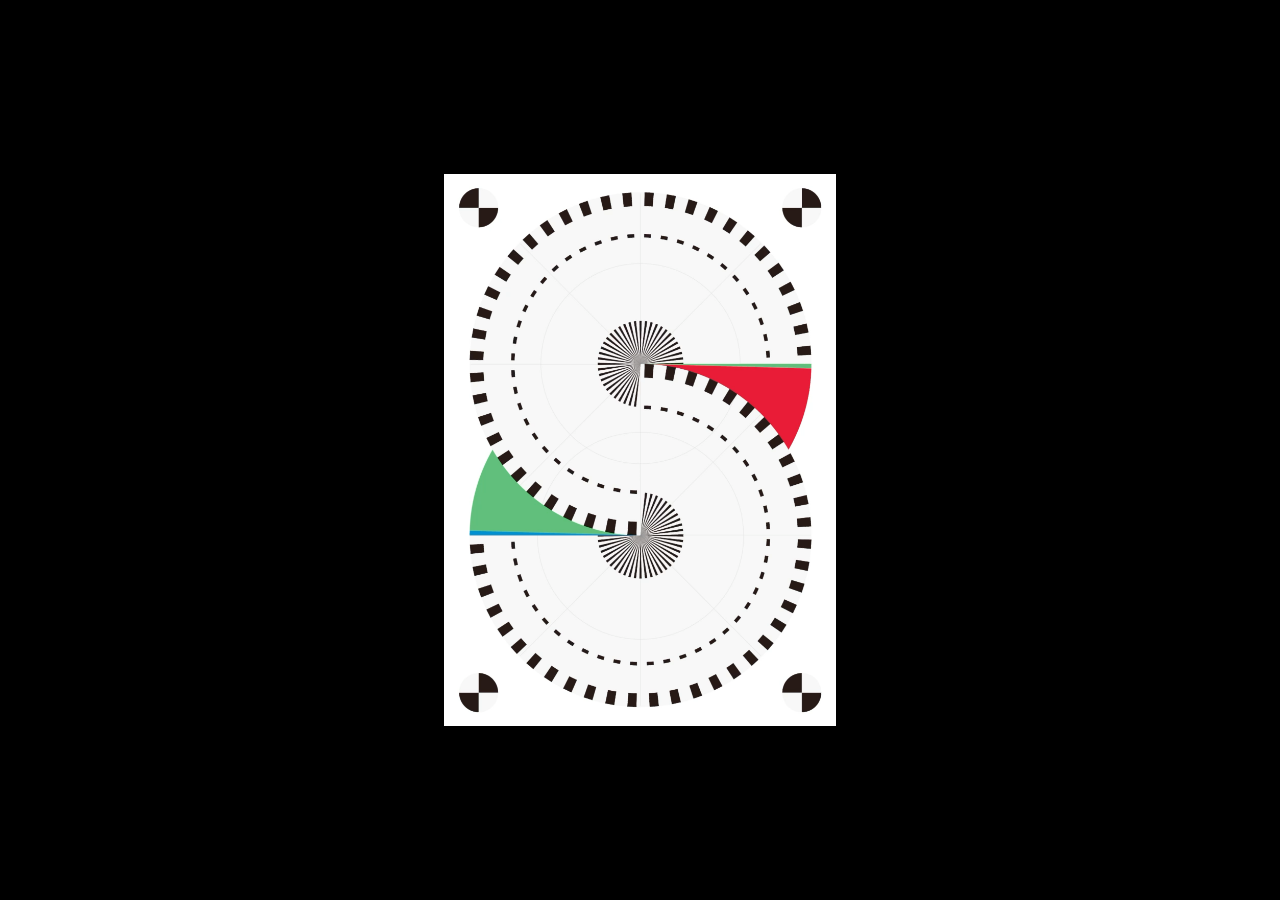
==== share-2026.html @ 14f0df35 "Use supplied 2026 KUID share thumbnail" ====
<!doctype html>
<html lang="ko">
  <head>
    <meta charset="utf-8" />
    <meta name="viewport" content="width=device-width, initial-scale=1, viewport-fit=cover" />
    <meta name="theme-color" content="#000000" />
    <title>2026 KUID Graduation Show &lt;Standby&gt;</title>
    <meta name="description" content="우리의 채널이 시작되는 순간에 초대합니다. Standby 졸업전시 모바일 초대장." />
    <link rel="canonical" href="https://hamyunguu.github.io/standby-invitation/share-2026.html" />
    <meta property="og:type" content="website" />
    <meta property="og:site_name" content="Standby" />
    <meta property="og:title" content="2026 KUID Graduation Show &lt;Standby&gt;" />
    <meta property="og:description" content="우리의 채널이 시작되는 순간에 초대합니다. Standby 졸업전시 모바일 초대장." />
    <meta property="og:url" content="https://hamyunguu.github.io/standby-invitation/share-2026.html" />
    <meta property="og:image" content="https://hamyunguu.github.io/standby-invitation/assets/share-thumbnail-2026-kuid.png" />
    <meta property="og:image:width" content="1156" />
    <meta property="og:image:height" content="1288" />
    <meta property="og:image:type" content="image/png" />
    <link rel="stylesheet" href="styles.css?v=20261014-2" />
  </head>
  <body>
    <main class="invitation" aria-label="졸업전시 모바일 초대장">
      <button
        class="poster-slot"
        type="button"
        aria-label="초대장 뒷면 보기"
        aria-pressed="false"
      >
        <span class="card">
          <span class="card-face card-front">
            <video
              class="invitation-video"
              src="assets/invitation-mobile.mp4"
              poster="assets/invitation-poster.png"
              autoplay
              muted
              loop
              playsinline
              webkit-playsinline
              preload="auto"
              disablepictureinpicture
              disableremoteplayback
              tabindex="-1"
              aria-hidden="true"
            >
              브라우저에서 영상을 재생할 수 없습니다.
            </video>
          </span>
          <span class="card-face card-back">
            <img
              src="assets/invitation-back-standby.png"
              alt="졸업전시 초대장 뒷면: 전시 소개, 장소, 일정 및 후원사"
              draggable="false"
            />
          </span>
        </span>
      </button>
    </main>
    <script src="script.js"></script>
  </body>
</html>
---- styles.css ----
:root {
  color-scheme: dark;
  background: #000;
}

* {
  box-sizing: border-box;
}

html,
body {
  width: 100%;
  min-height: 100%;
  margin: 0;
}

body {
  background: #000;
}

.invitation {
  display: grid;
  place-items: center;
  width: 100%;
  min-height: 100vh;
  min-height: 100dvh;
  background: #000;
}

.poster-slot {
  position: relative;
  display: block;
  width: 90vw;
  max-width: 43.5vh;
  max-width: 43.5dvh;
  aspect-ratio: 345 / 486.339;
  padding: 0;
  border: 0;
  appearance: none;
  color: inherit;
  background: #000;
  cursor: pointer;
  perspective: 1200px;
  -webkit-tap-highlight-color: transparent;
}

@supports not (aspect-ratio: 1 / 1) {
  .poster-slot::before {
    content: "";
    display: block;
    padding-top: 140.9678%;
  }
}

.poster-slot:focus-visible {
  outline: 2px solid #fff;
  outline-offset: 6px;
}

.card {
  position: absolute;
  inset: 0;
  display: block;
  width: 100%;
  height: 100%;
  transform-style: preserve-3d;
  transition: transform 2550ms cubic-bezier(0.22, 0.72, 0.18, 1);
}

.poster-slot[aria-pressed="true"] .card {
  transform: rotateY(-180deg);
}

.card-face {
  position: absolute;
  inset: 0;
  display: block;
  overflow: hidden;
  background: #fff;
  backface-visibility: hidden;
  -webkit-backface-visibility: hidden;
}

.card-back {
  transform: rotateY(180deg);
}

.invitation-video,
.card-back img {
  display: block;
  width: 100%;
  height: 100%;
  object-fit: contain;
  pointer-events: none;
  user-select: none;
}

@media (prefers-reduced-motion: reduce) {
  .card {
    transition-duration: 0.01ms;
  }
}
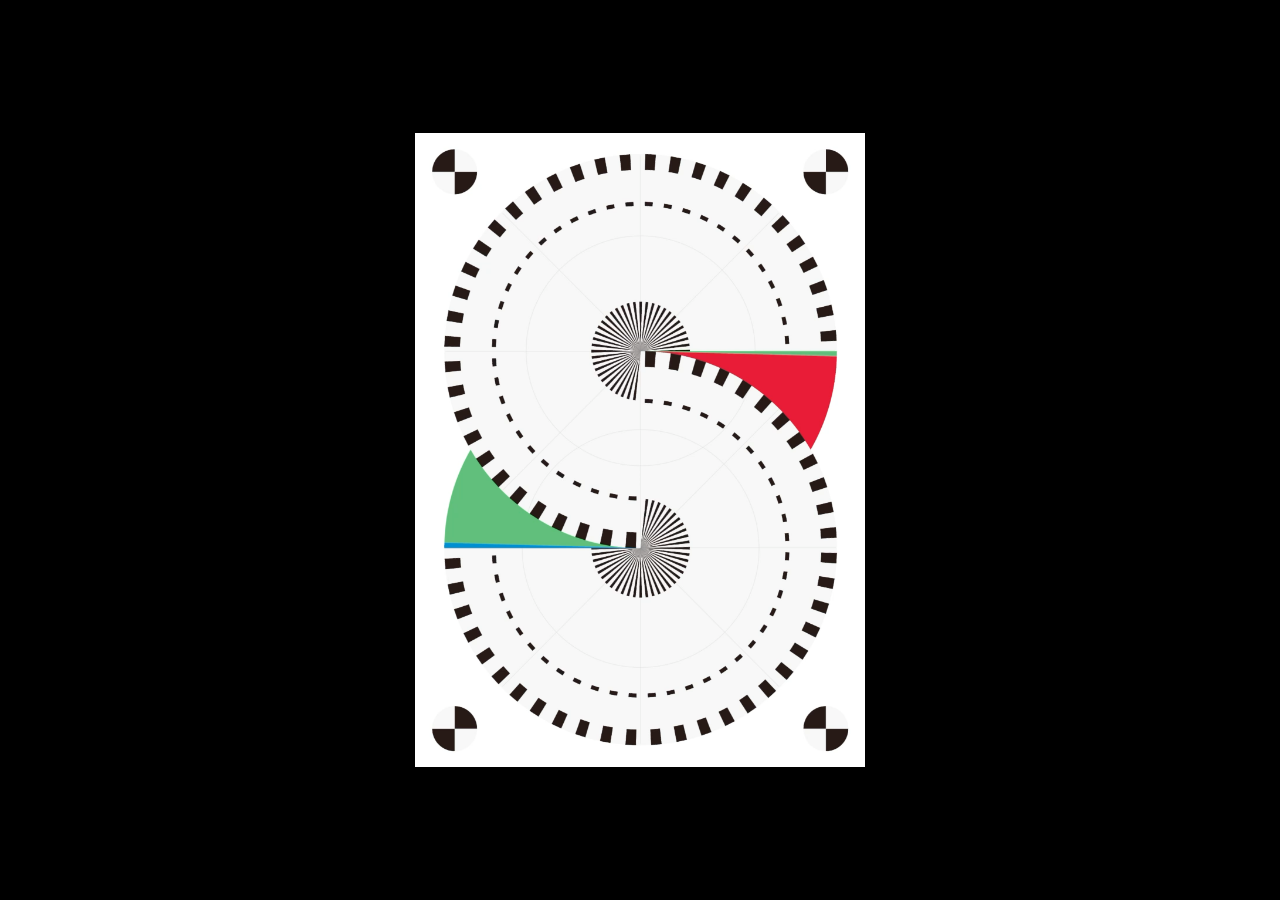
==== commit 2d6850f9: "Set mobile invitation side margins to 25px" ====
--- a/share-2026.html
+++ b/share-2026.html
@@ -16,7 +16,7 @@
     <meta property="og:image:width" content="1156" />
     <meta property="og:image:height" content="1288" />
     <meta property="og:image:type" content="image/png" />
-    <link rel="stylesheet" href="styles.css?v=20261014-2" />
+    <link rel="stylesheet" href="styles.css?v=20261014-3" />
   </head>
   <body>
     <main class="invitation" aria-label="졸업전시 모바일 초대장">
--- a/styles.css
+++ b/styles.css
@@ -30,9 +30,9 @@
 .poster-slot {
   position: relative;
   display: block;
-  width: 90vw;
-  max-width: 43.5vh;
-  max-width: 43.5dvh;
+  width: 98vw;
+  max-width: 50vh;
+  max-width: 50dvh;
   aspect-ratio: 345 / 486.339;
   padding: 0;
   border: 0;
@@ -95,6 +95,13 @@
   user-select: none;
 }
 
+@media (max-width: 600px) and (orientation: portrait) {
+  .poster-slot {
+    width: calc(100vw - 50px);
+    max-width: none;
+  }
+}
+
 @media (prefers-reduced-motion: reduce) {
   .card {
     transition-duration: 0.01ms;
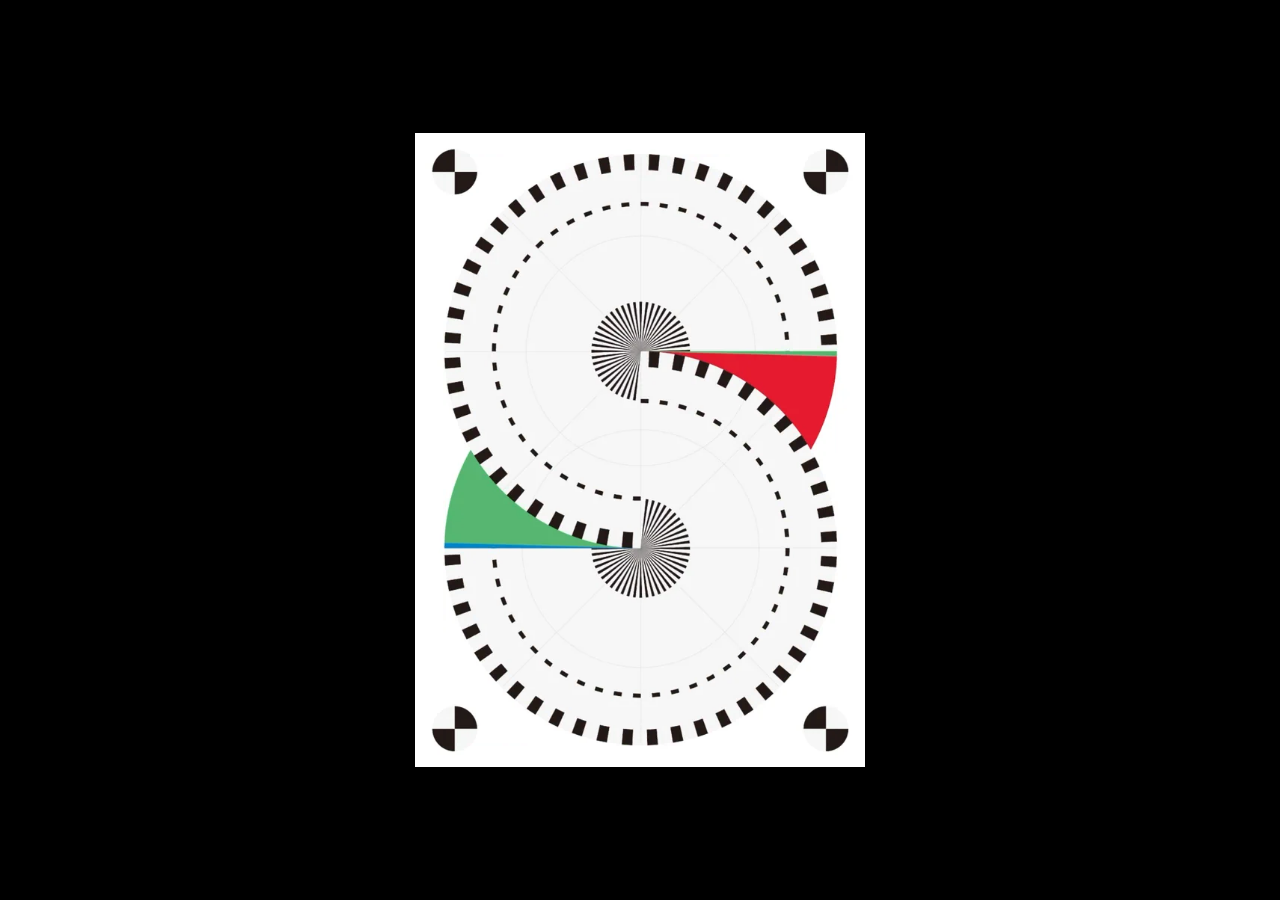
==== commit 5b833d8e: "Avoid native play button in Kakao browser" ====
--- a/share-2026.html
+++ b/share-2026.html
@@ -16,7 +16,12 @@
     <meta property="og:image:width" content="1156" />
     <meta property="og:image:height" content="1288" />
     <meta property="og:image:type" content="image/png" />
-    <link rel="stylesheet" href="styles.css?v=20261014-3" />
+    <script>
+      if (/KAKAOTALK/i.test(navigator.userAgent)) {
+        document.documentElement.classList.add('kakao-browser');
+      }
+    </script>
+    <link rel="stylesheet" href="styles.css?v=20261014-4" />
   </head>
   <body>
     <main class="invitation" aria-label="졸업전시 모바일 초대장">
@@ -45,6 +50,10 @@
             >
               브라우저에서 영상을 재생할 수 없습니다.
             </video>
+            <picture class="invitation-fallback" aria-hidden="true">
+              <source type="image/webp" data-srcset="assets/invitation-loop.webp" />
+              <img data-src="assets/invitation-loop.gif" alt="" draggable="false" />
+            </picture>
           </span>
           <span class="card-face card-back">
             <img
@@ -56,6 +65,6 @@
         </span>
       </button>
     </main>
-    <script src="script.js"></script>
+    <script src="script.js?v=20261014-2"></script>
   </body>
 </html>
--- a/styles.css
+++ b/styles.css
@@ -81,11 +81,16 @@
   -webkit-backface-visibility: hidden;
 }
 
+.card-front {
+  background: #fff url("assets/invitation-poster.png") center / contain no-repeat;
+}
+
 .card-back {
   transform: rotateY(180deg);
 }
 
 .invitation-video,
+.invitation-fallback img,
 .card-back img {
   display: block;
   width: 100%;
@@ -93,6 +98,23 @@
   object-fit: contain;
   pointer-events: none;
   user-select: none;
+}
+
+.invitation-fallback {
+  display: none;
+  width: 100%;
+  height: 100%;
+  pointer-events: none;
+}
+
+.kakao-browser .invitation-video,
+.fallback-active .invitation-video {
+  display: none;
+}
+
+.kakao-browser .invitation-fallback,
+.fallback-active .invitation-fallback {
+  display: block;
 }
 
 @media (max-width: 600px) and (orientation: portrait) {
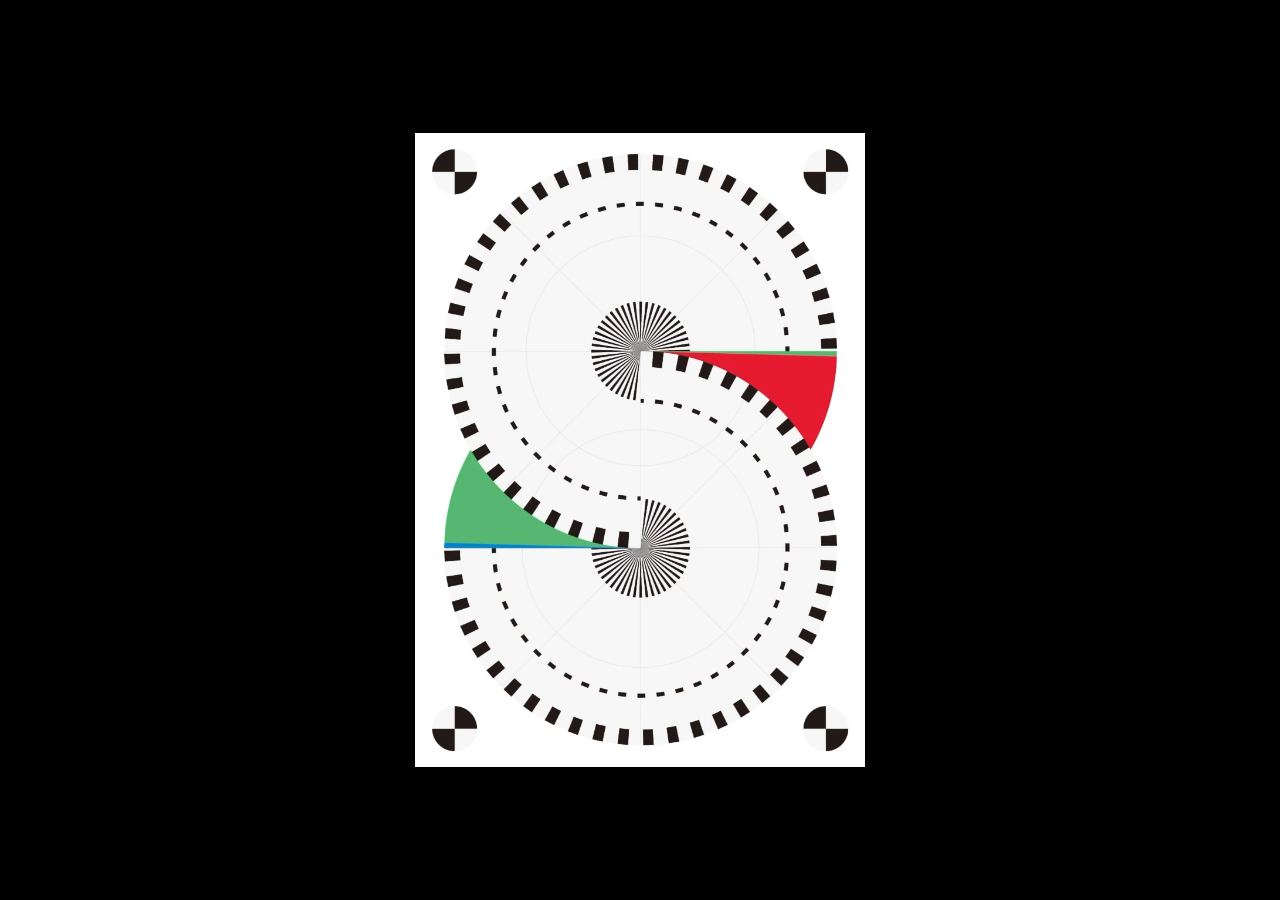
==== commit 0c91682c: "Improve Kakao animation resolution and frame rate" ====
--- a/share-2026.html
+++ b/share-2026.html
@@ -21,7 +21,7 @@
         document.documentElement.classList.add('kakao-browser');
       }
     </script>
-    <link rel="stylesheet" href="styles.css?v=20261014-4" />
+    <link rel="stylesheet" href="styles.css?v=20261014-5" />
   </head>
   <body>
     <main class="invitation" aria-label="졸업전시 모바일 초대장">
@@ -50,10 +50,14 @@
             >
               브라우저에서 영상을 재생할 수 없습니다.
             </video>
-            <picture class="invitation-fallback" aria-hidden="true">
-              <source type="image/webp" data-srcset="assets/invitation-loop.webp" />
-              <img data-src="assets/invitation-loop.gif" alt="" draggable="false" />
-            </picture>
+            <img
+              class="invitation-fallback"
+              data-src="assets/invitation-loop-30fps.webp"
+              data-gif-src="assets/invitation-loop-20fps.gif"
+              alt=""
+              aria-hidden="true"
+              draggable="false"
+            />
           </span>
           <span class="card-face card-back">
             <img
@@ -65,6 +69,6 @@
         </span>
       </button>
     </main>
-    <script src="script.js?v=20261014-2"></script>
+    <script src="script.js?v=20261014-3"></script>
   </body>
 </html>
--- a/styles.css
+++ b/styles.css
@@ -90,7 +90,7 @@
 }
 
 .invitation-video,
-.invitation-fallback img,
+.invitation-fallback,
 .card-back img {
   display: block;
   width: 100%;
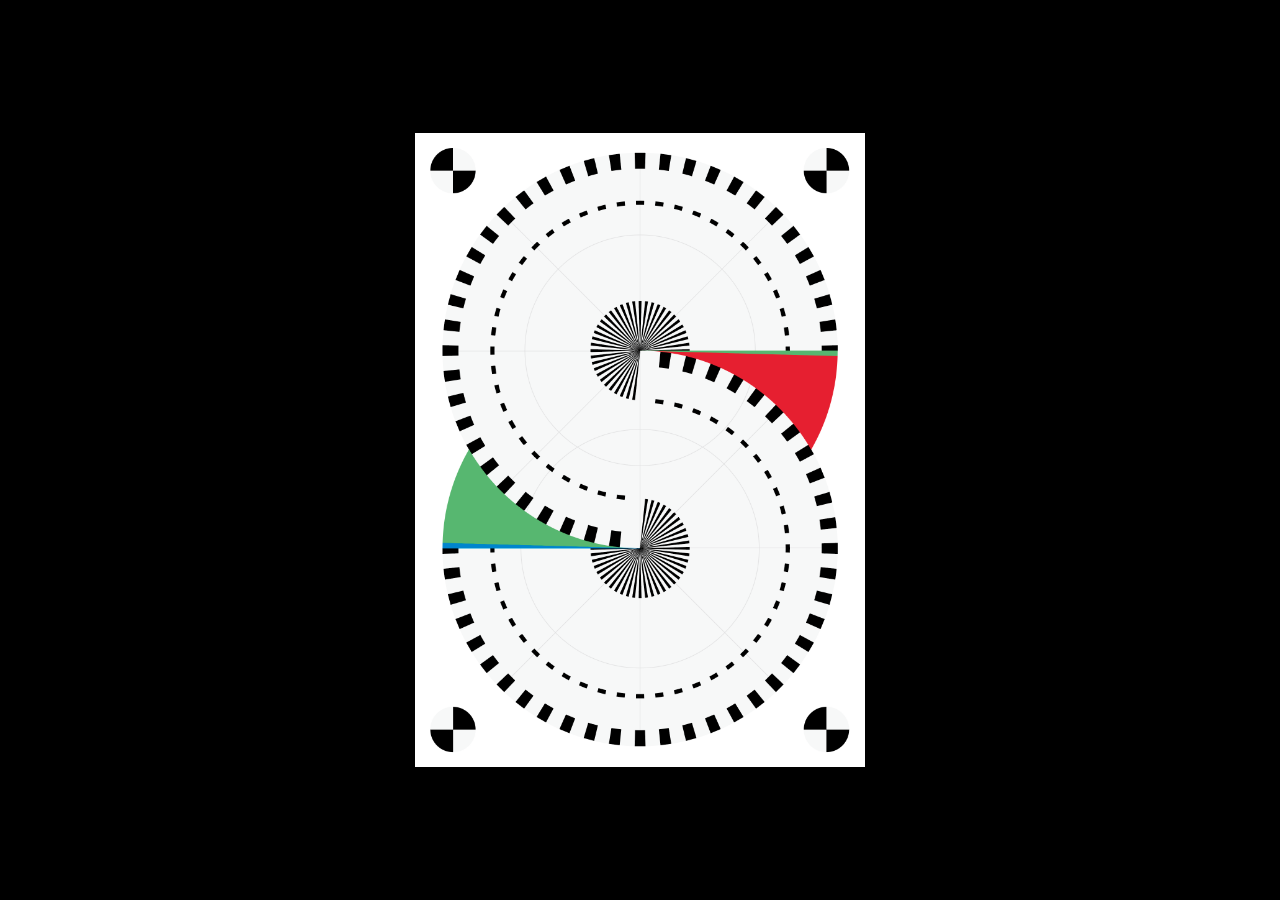
==== commit 84b91d97: "Replace invitation video with Figma artwork and add entrance motion" ====
--- a/share-2026.html
+++ b/share-2026.html
@@ -16,12 +16,7 @@
     <meta property="og:image:width" content="1156" />
     <meta property="og:image:height" content="1288" />
     <meta property="og:image:type" content="image/png" />
-    <script>
-      if (/KAKAOTALK/i.test(navigator.userAgent)) {
-        document.documentElement.classList.add('kakao-browser');
-      }
-    </script>
-    <link rel="stylesheet" href="styles.css?v=20261014-5" />
+    <link rel="stylesheet" href="styles.css?v=20261014-6" />
   </head>
   <body>
     <main class="invitation" aria-label="졸업전시 모바일 초대장">
@@ -33,29 +28,9 @@
       >
         <span class="card">
           <span class="card-face card-front">
-            <video
-              class="invitation-video"
-              src="assets/invitation-mobile.mp4"
-              poster="assets/invitation-poster.png"
-              autoplay
-              muted
-              loop
-              playsinline
-              webkit-playsinline
-              preload="auto"
-              disablepictureinpicture
-              disableremoteplayback
-              tabindex="-1"
-              aria-hidden="true"
-            >
-              브라우저에서 영상을 재생할 수 없습니다.
-            </video>
             <img
-              class="invitation-fallback"
-              data-src="assets/invitation-loop-30fps.webp"
-              data-gif-src="assets/invitation-loop-20fps.gif"
-              alt=""
-              aria-hidden="true"
+              src="assets/invitation-front-figma.png"
+              alt="졸업전시 초대장 앞면"
               draggable="false"
             />
           </span>
@@ -69,6 +44,6 @@
         </span>
       </button>
     </main>
-    <script src="script.js?v=20261014-3"></script>
+    <script src="script.js?v=20261014-4"></script>
   </body>
 </html>
--- a/styles.css
+++ b/styles.css
@@ -24,6 +24,7 @@
   width: 100%;
   min-height: 100vh;
   min-height: 100dvh;
+  overflow: hidden;
   background: #000;
 }
 
@@ -41,7 +42,19 @@
   background: #000;
   cursor: pointer;
   perspective: 1200px;
+  animation: paper-rise 2600ms cubic-bezier(0.4, 0, 0.2, 1) 180ms backwards;
   -webkit-tap-highlight-color: transparent;
+}
+
+@keyframes paper-rise {
+  from {
+    transform: translateY(calc(50vh + 50%));
+    transform: translateY(calc(50dvh + 50%));
+  }
+
+  to {
+    transform: translateY(0);
+  }
 }
 
 @supports not (aspect-ratio: 1 / 1) {
@@ -82,15 +95,14 @@
 }
 
 .card-front {
-  background: #fff url("assets/invitation-poster.png") center / contain no-repeat;
+  background: #fff;
 }
 
 .card-back {
   transform: rotateY(180deg);
 }
 
-.invitation-video,
-.invitation-fallback,
+.card-front img,
 .card-back img {
   display: block;
   width: 100%;
@@ -98,23 +110,6 @@
   object-fit: contain;
   pointer-events: none;
   user-select: none;
-}
-
-.invitation-fallback {
-  display: none;
-  width: 100%;
-  height: 100%;
-  pointer-events: none;
-}
-
-.kakao-browser .invitation-video,
-.fallback-active .invitation-video {
-  display: none;
-}
-
-.kakao-browser .invitation-fallback,
-.fallback-active .invitation-fallback {
-  display: block;
 }
 
 @media (max-width: 600px) and (orientation: portrait) {
@@ -125,6 +120,10 @@
 }
 
 @media (prefers-reduced-motion: reduce) {
+  .poster-slot {
+    animation: none;
+  }
+
   .card {
     transition-duration: 0.01ms;
   }
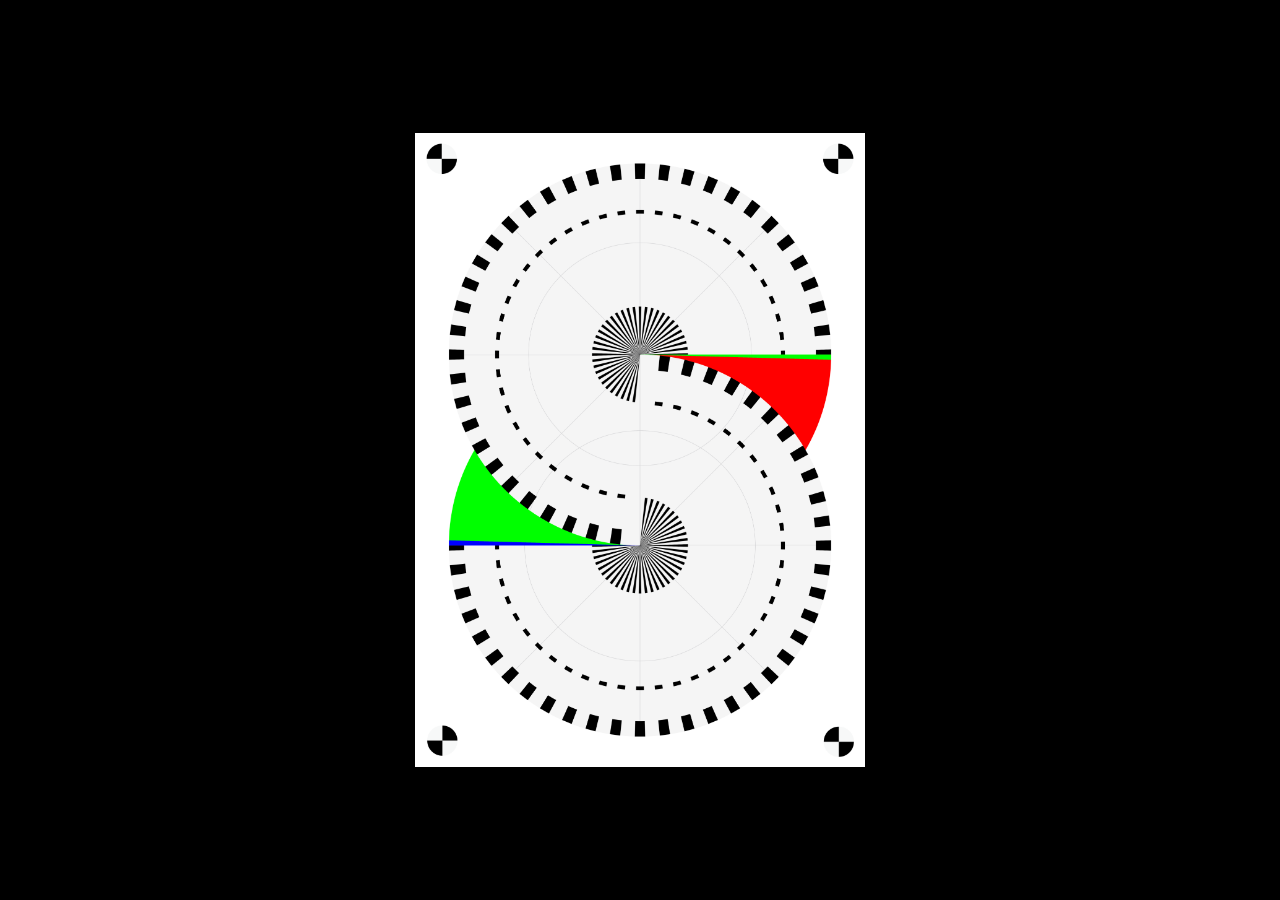
==== commit 1011e49f: "Update invitation front artwork from Figma" ====
--- a/share-2026.html
+++ b/share-2026.html
@@ -29,7 +29,7 @@
         <span class="card">
           <span class="card-face card-front">
             <img
-              src="assets/invitation-front-figma.png"
+              src="assets/invitation-front-figma-20261015.png"
               alt="졸업전시 초대장 앞면"
               draggable="false"
             />
